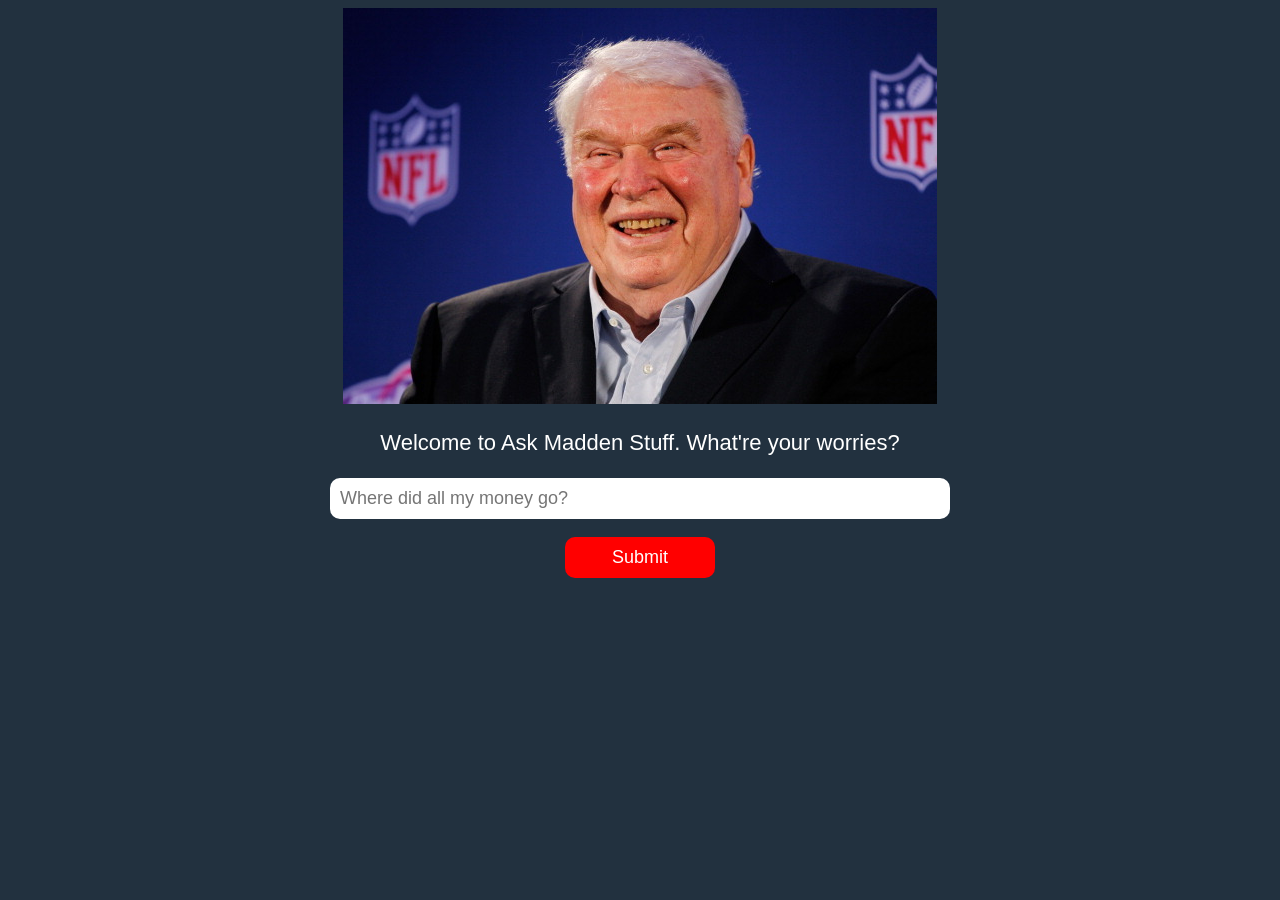
==== askmaddenstuff.html @ a1050cb7 "styled" ====
<!DOCTYPE html>
<html>
<head>
	<title>Ask Madden Stuff</title>
	<link type = "text/css" rel = "stylesheet" href = "stylesheet.css"/>
</head>

<body>
  	<img src="John-Madden.jpg">
  	<p>Welcome to Ask Madden Stuff. What're your worries?</p>
 	<input type="userInput" placeholder="Where did all my money go?"><br></br>
 	<input type="submit">
</body>

</html>
---- stylesheet.css ----
body {
    text-align: center;
    background: #22313F;
    background-size: cover;
    background-position: center;
    color: white;
    font-family: helvetica;
}

p {
    font-size: 22px;
}

input {
    width: 600px;
    border: 0;
    border-radius: 10px;
    padding: 10px;
    font-size: 18px;
}

input[type="submit"] {
    width: 150px;
    background: red;
    color: white;
}
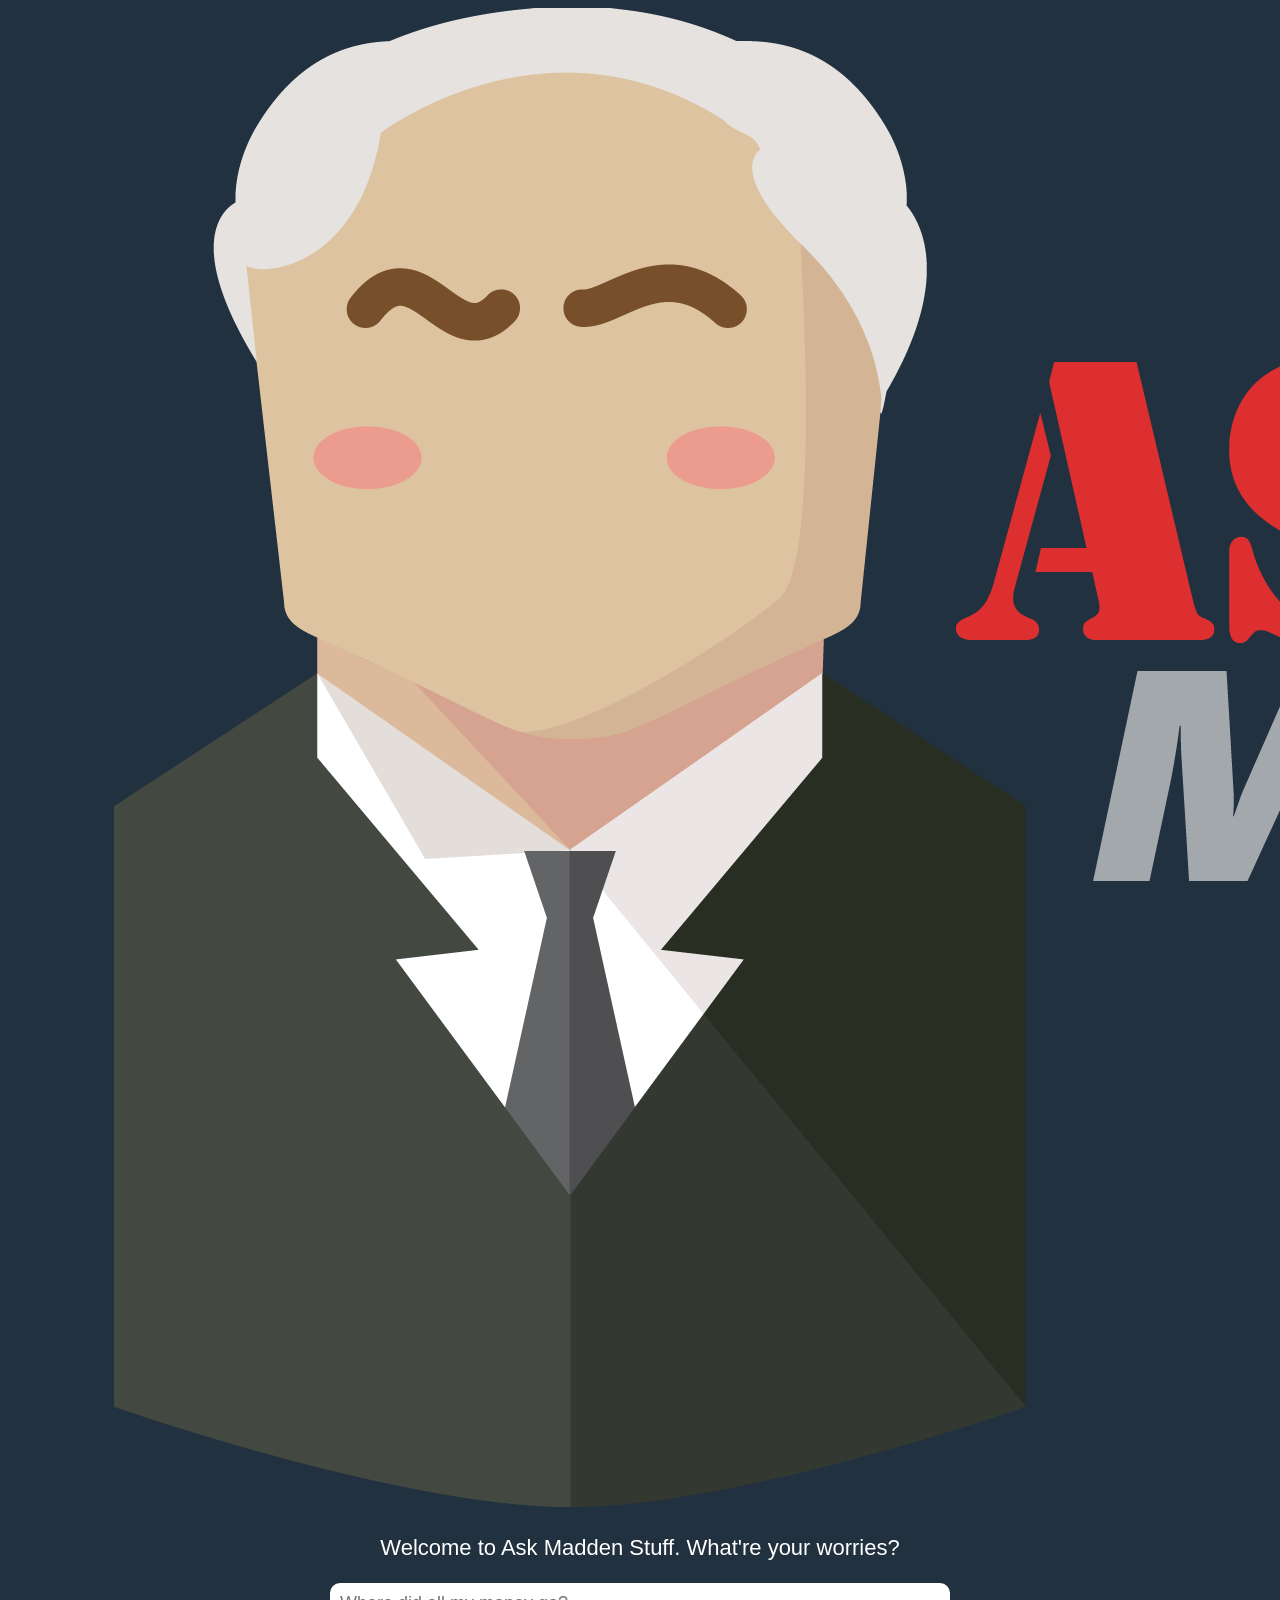
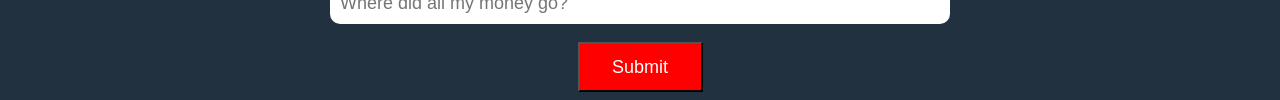
==== commit 0153a1a5: "add solution.js" ====
--- a/askmaddenstuff.html
+++ b/askmaddenstuff.html
@@ -3,13 +3,21 @@
 <head>
 	<title>Ask Madden Stuff</title>
 	<link type = "text/css" rel = "stylesheet" href = "stylesheet.css"/>
+	<script type "text/javascript" script = "solution.js"></script>
 </head>
 
 <body>
-  	<img src="John-Madden.jpg">
-  	<p>Welcome to Ask Madden Stuff. What're your worries?</p>
- 	<input type="userInput" placeholder="Where did all my money go?"><br></br>
- 	<input type="submit">
+
+  	<img src="AMS_Logo.png">
+
+  	<p class = "ask">Welcome to Ask Madden Stuff. What're your worries?</p>
+
+ 	<input class = "ask" id = "question" type="text" placeholder="Where did all my money go?">
+
+ 	<br></br>
+
+ 	<button onclick = "ask()" class = "ask">Submit</button>
+
 </body>
 
 </html>
--- a/stylesheet.css
+++ b/stylesheet.css
@@ -19,8 +19,15 @@
     font-size: 18px;
 }
 
-input[type="submit"] {
-    width: 150px;
+button {
+    font-size: 18px;
+    width: 125px;
+    height: 50px;
     background: red;
     color: white;
+}
+
+button:hover {
+	cursor: pointer;
+	color: yellow;
 }
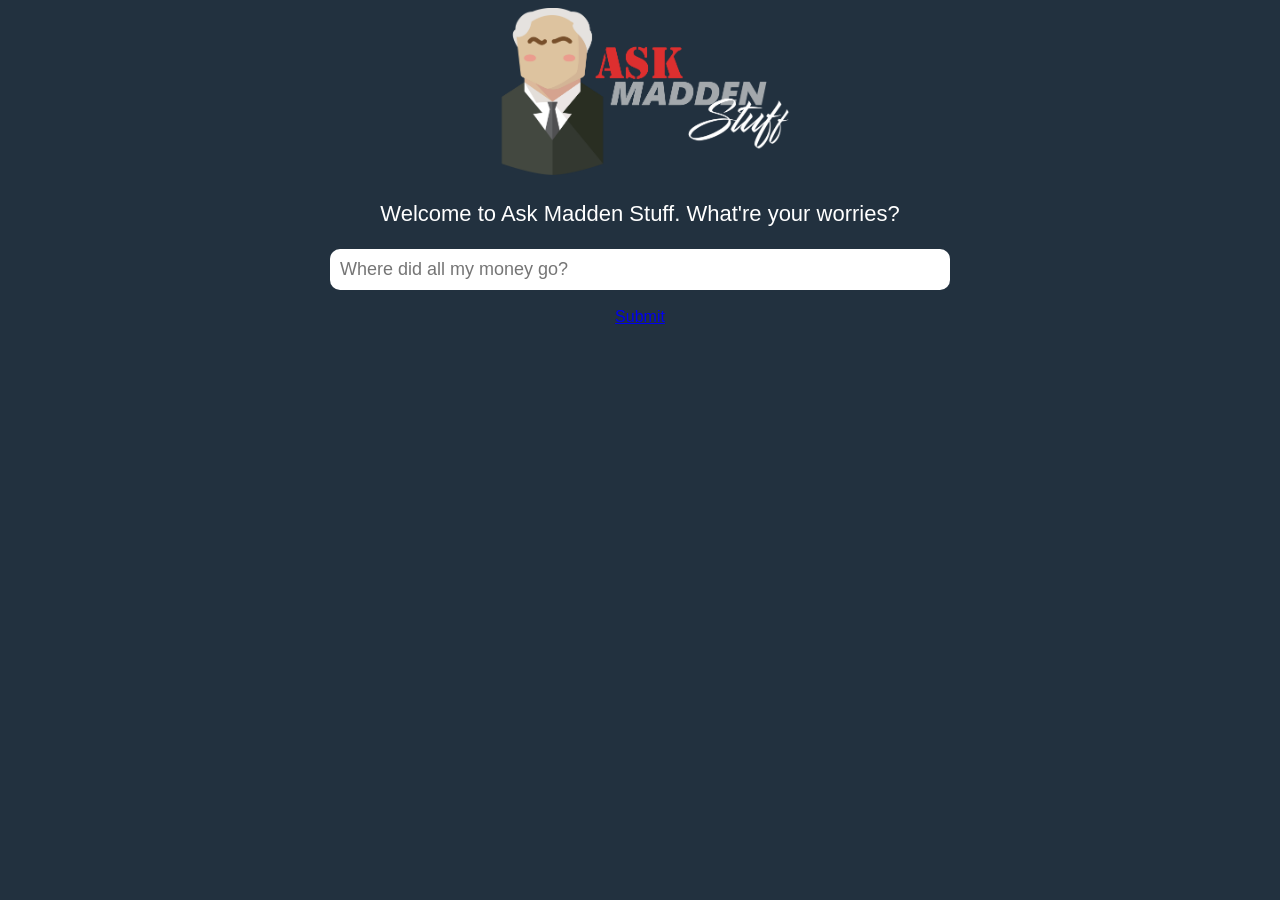
==== commit 4dfdba62: "jQuery" ====
--- a/askmaddenstuff.html
+++ b/askmaddenstuff.html
@@ -3,23 +3,22 @@
 <head>
 	<title>Ask Madden Stuff</title>
 	<link type = "text/css" rel = "stylesheet" href = "stylesheet.css"/>
-	<script type "text/javascript" script = "solution.js"></script>
 </head>
 
 <body>
 
-  	<img src="AMS_Logo.png">
+  	<img class="madden" src="AMS_Logo.png">
 
-  	<p class = "ask">Welcome to Ask Madden Stuff. What're your worries?</p>
+  	<p class = "welcome">Welcome to Ask Madden Stuff. What're your worries?</p>
 
- 	<input class = "ask" id = "question" type="text" placeholder="Where did all my money go?">
+ 	<input class = "question" type="text" placeholder="Where did all my money go?">
 
  	<br></br>
 
- 	<button onclick = "ask()" class = "ask">Submit</button>
+ 	<a href="#" class = "ask">Submit</a>
 
+	<script src="https://code.jquery.com/jquery-3.1.1.min.js"></script>
+	<script src="solution.js" charset="utf-8"></script>
 </body>
 
 </html>
-
-
--- a/stylesheet.css
+++ b/stylesheet.css
@@ -11,6 +11,10 @@
     font-size: 22px;
 }
 
+img {
+	width: 300px;
+}
+
 input {
     width: 600px;
     border: 0;
@@ -21,6 +25,8 @@
 
 button {
     font-size: 18px;
+    border-radius: 10px;
+    border: none;
     width: 125px;
     height: 50px;
     background: red;
@@ -30,4 +36,8 @@
 button:hover {
 	cursor: pointer;
 	color: yellow;
-}+}
+
+a {
+  border: 1px black;
+}
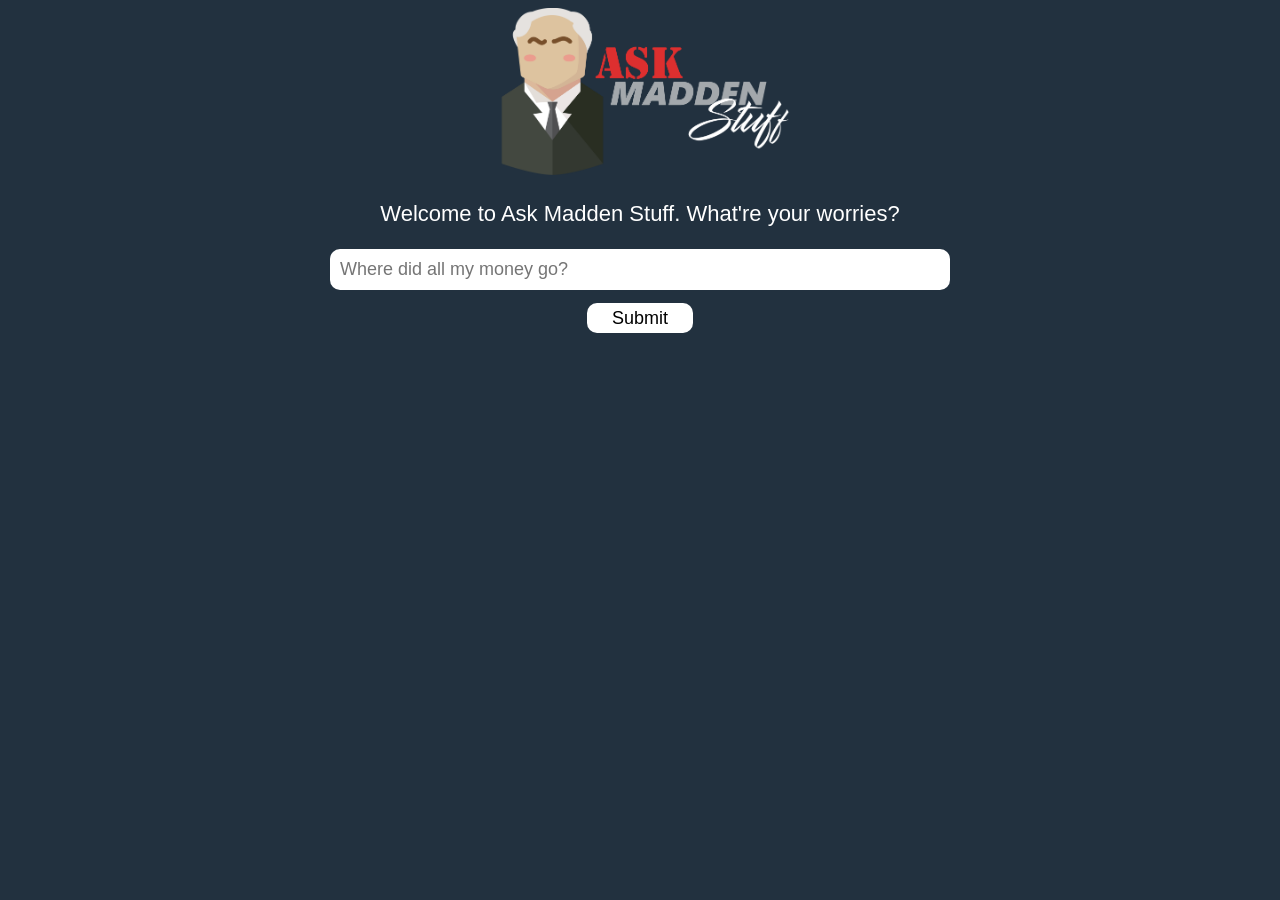
==== commit 119e8fdf: "Stay in your place John" ====
--- a/askmaddenstuff.html
+++ b/askmaddenstuff.html
@@ -8,6 +8,7 @@
 <body>
 
   	<img class="madden" src="AMS_Logo.png">
+		<br>
 
   	<p class = "welcome">Welcome to Ask Madden Stuff. What're your worries?</p>
 
--- a/stylesheet.css
+++ b/stylesheet.css
@@ -23,21 +23,18 @@
     font-size: 18px;
 }
 
-button {
+a {
+    border: 1px black;
     font-size: 18px;
     border-radius: 10px;
-    border: none;
-    width: 125px;
-    height: 50px;
-    background: red;
-    color: white;
+    background: white;
+    color: black;
+    text-decoration: none;
+    padding: 5px 25px 5px 25px;
 }
 
-button:hover {
+a:hover {
 	cursor: pointer;
-	color: yellow;
+	color: red;
 }
 
-a {
-  border: 1px black;
-}
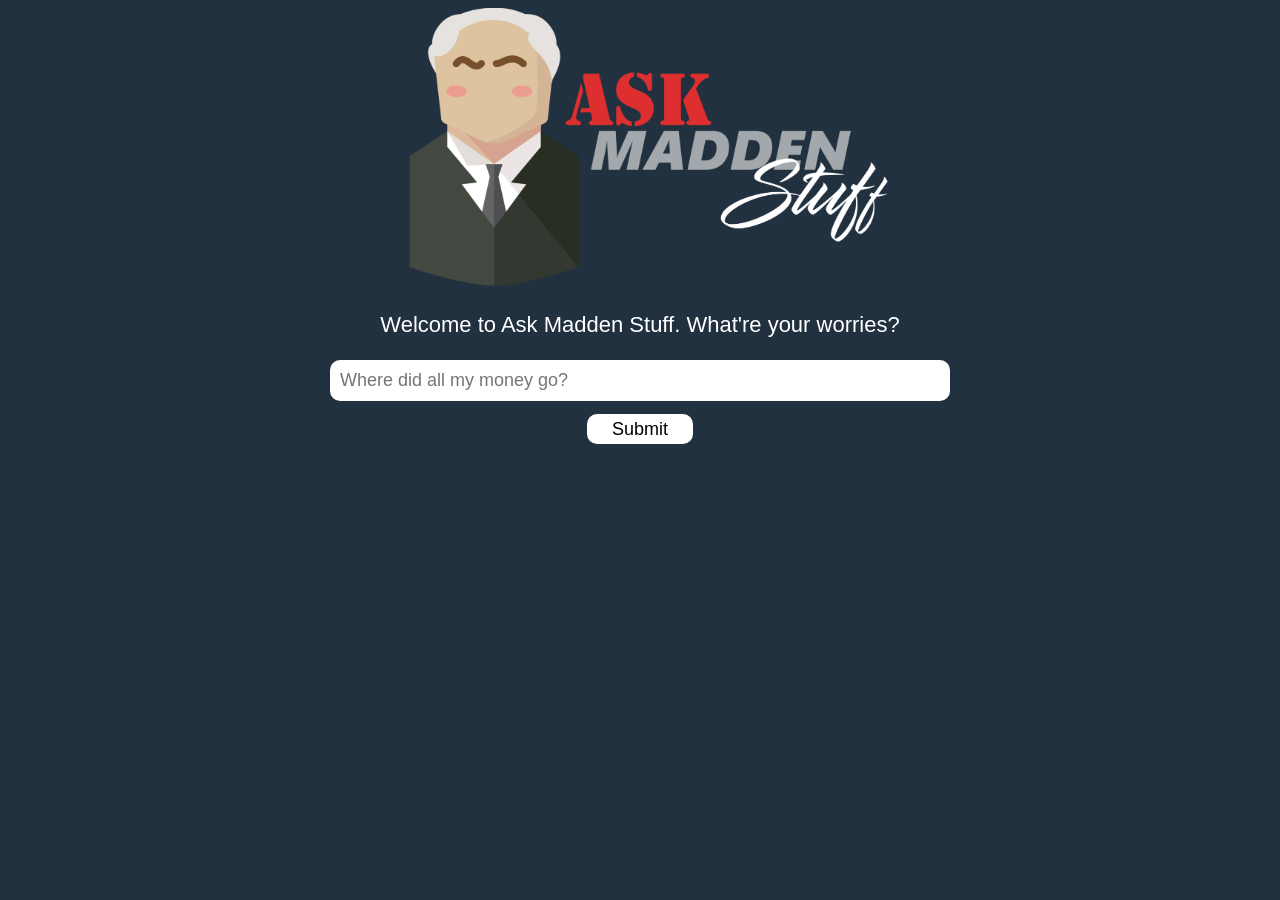
==== commit d510a8b3: "adding pics" ====
--- a/askmaddenstuff.html
+++ b/askmaddenstuff.html
@@ -12,6 +12,8 @@
 
   	<p class = "welcome">Welcome to Ask Madden Stuff. What're your worries?</p>
 
+  	<div class = "play"></div>
+
  	<input class = "question" type="text" placeholder="Where did all my money go?">
 
  	<br></br>
--- a/stylesheet.css
+++ b/stylesheet.css
@@ -12,7 +12,7 @@
 }
 
 img {
-	width: 300px;
+	width: 500px;
 }
 
 input {
